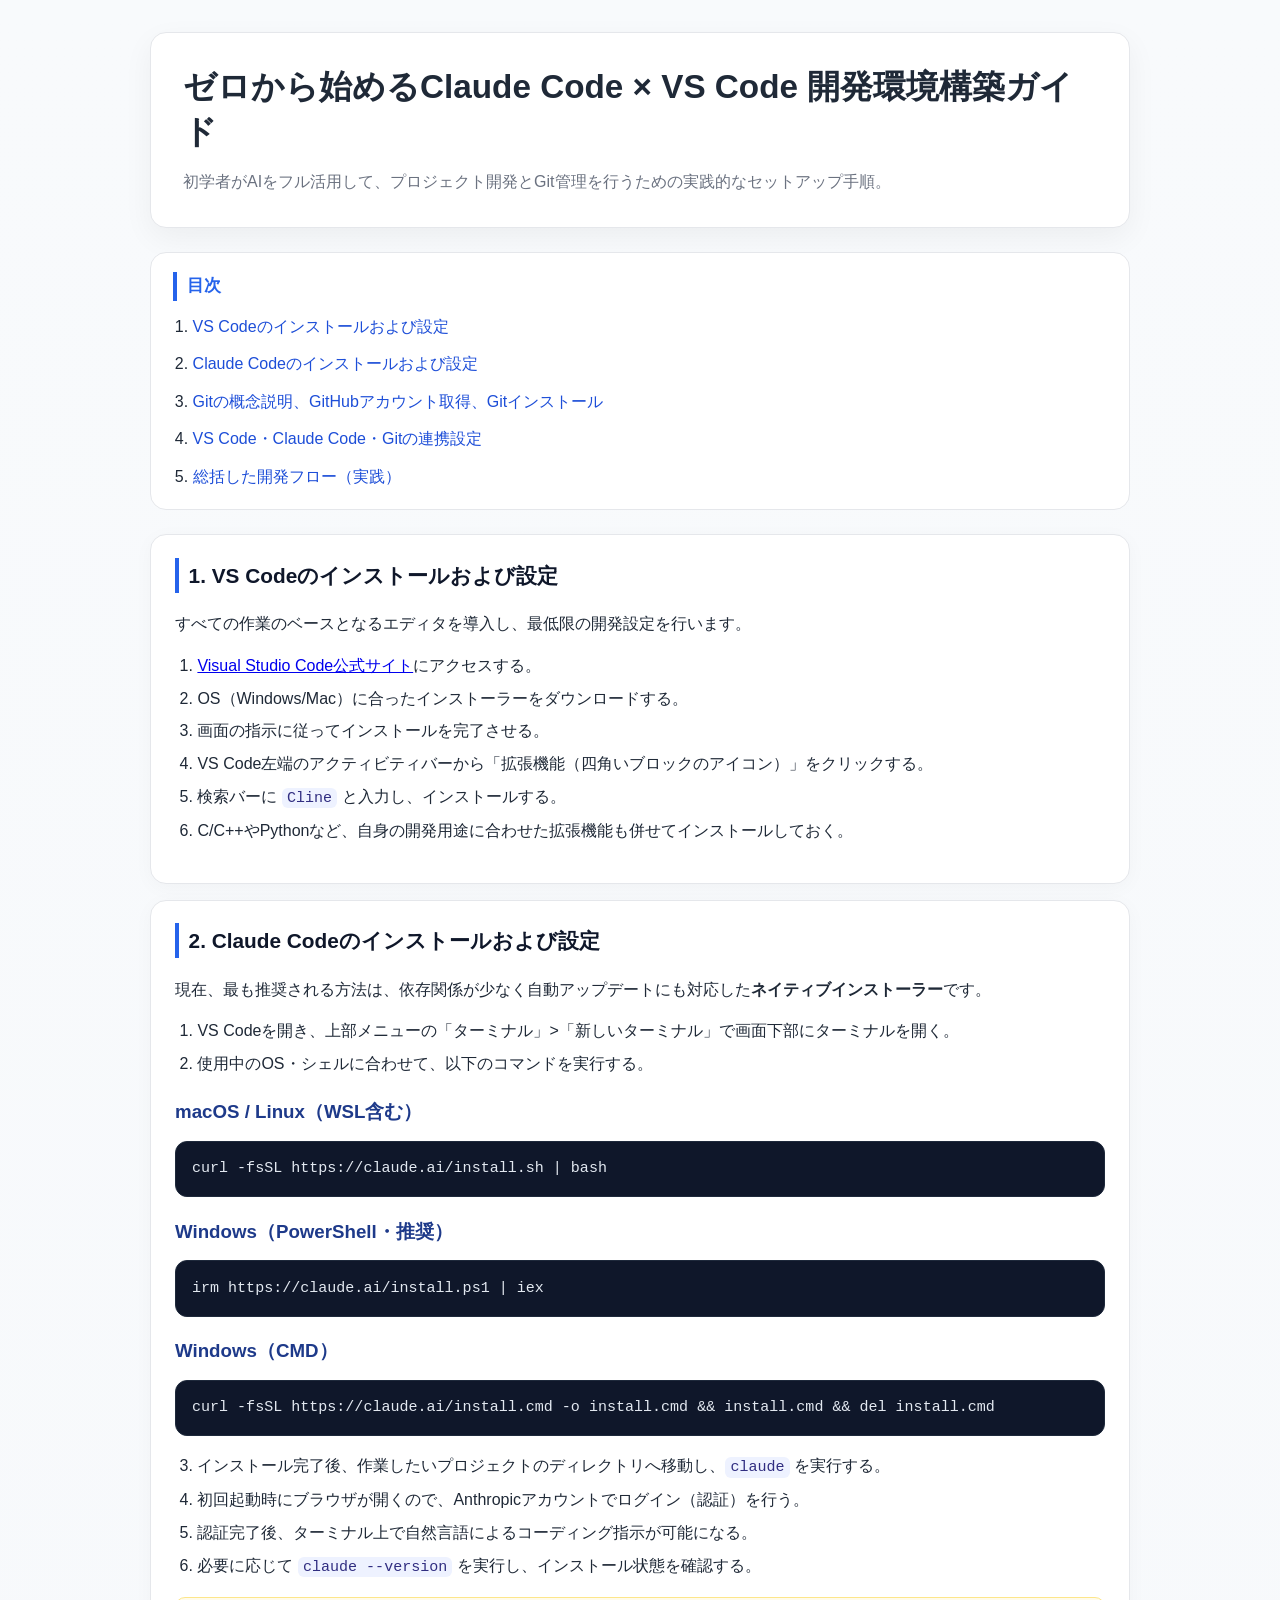
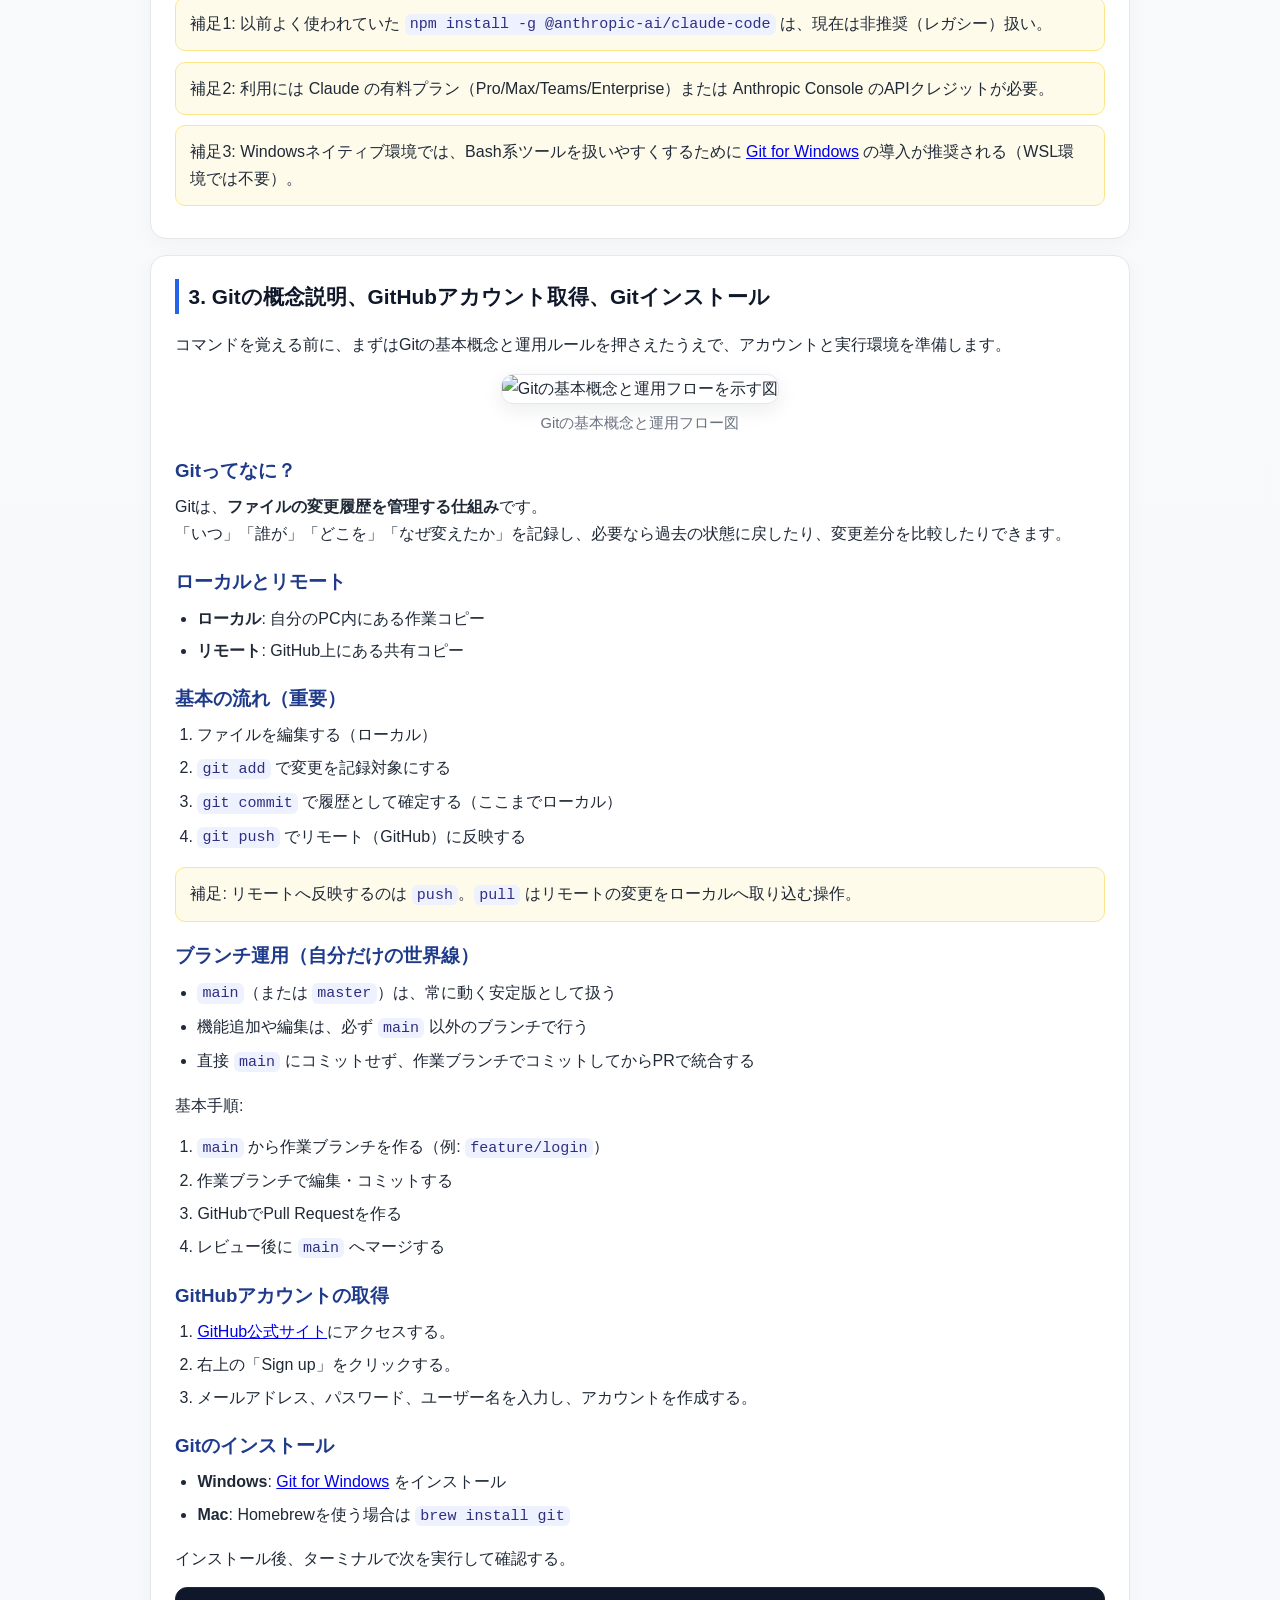
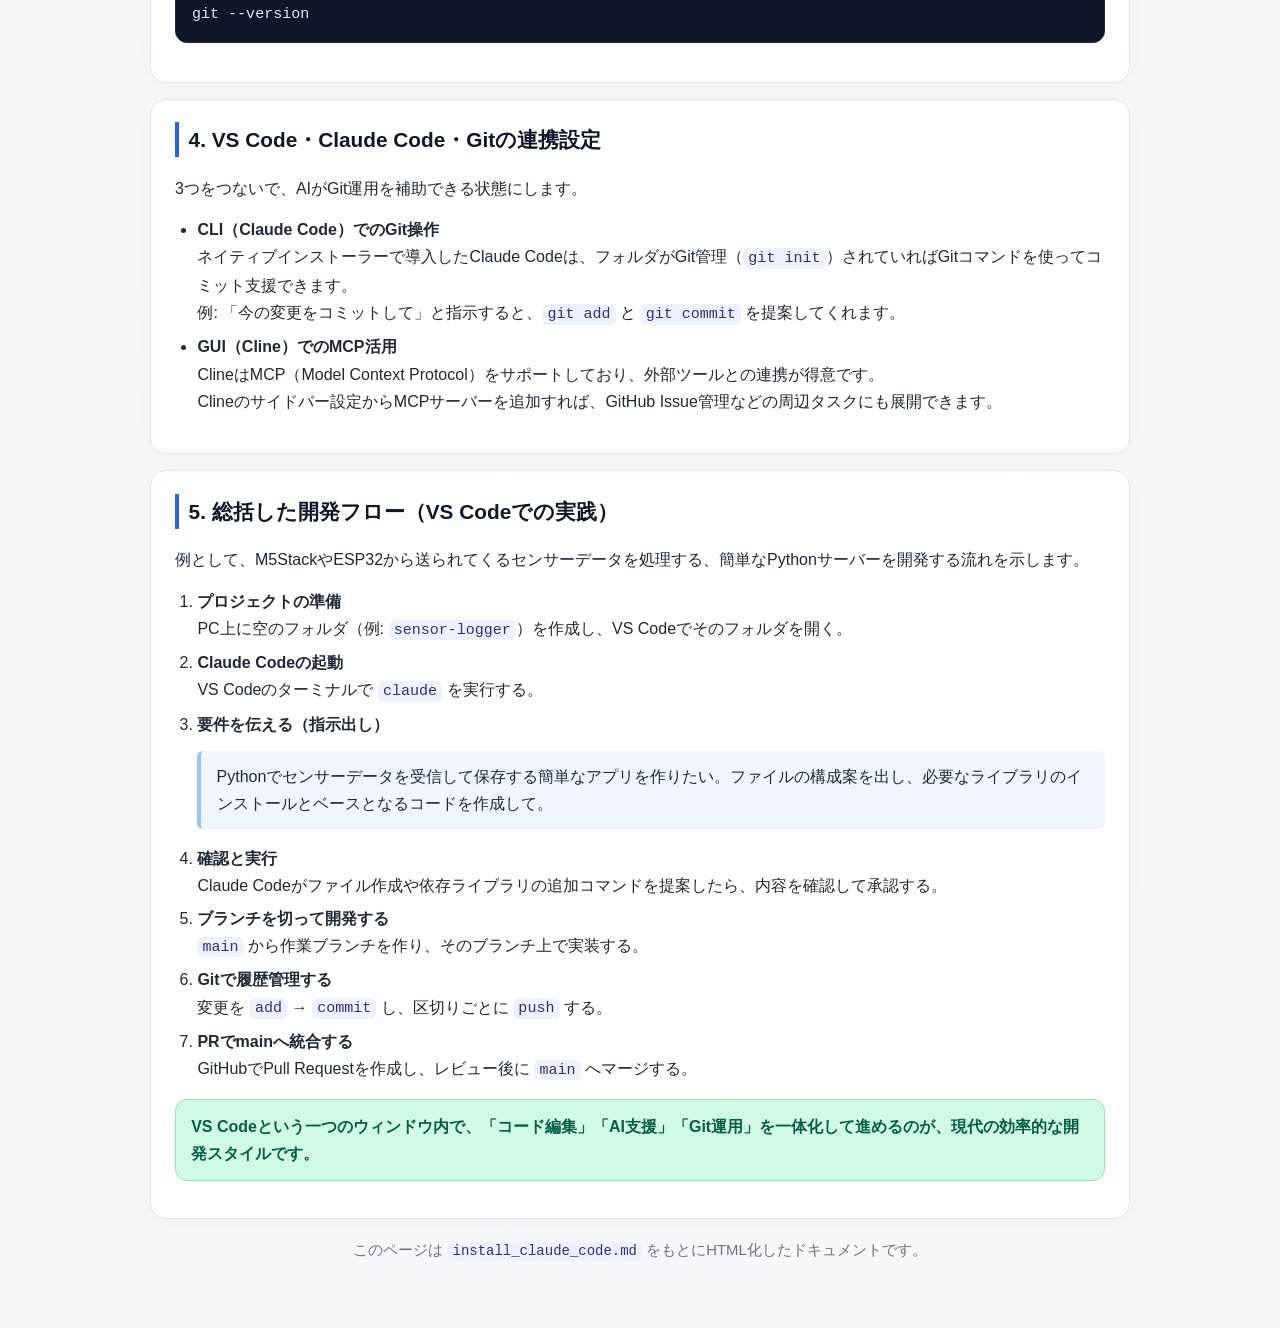
==== terackathon/install_claude_code.html @ d1b64669 "Initial site for GitHub Pages Made-with: Cursor" ====
<!DOCTYPE html>
<html lang="ja">
<head>
  <meta charset="UTF-8" />
  <meta name="viewport" content="width=device-width, initial-scale=1.0" />
  <title>ゼロから始めるClaude Code × VS Code 開発環境構築ガイド</title>
  <style>
    :root {
      --bg: #f6f8fb;
      --card: #ffffff;
      --text: #1f2937;
      --muted: #6b7280;
      --primary: #2563eb;
      --primary-soft: #dbeafe;
      --border: #e5e7eb;
      --code-bg: #0f172a;
      --code-text: #e2e8f0;
      --ok: #065f46;
      --ok-bg: #d1fae5;
    }

    * {
      box-sizing: border-box;
    }

    body {
      margin: 0;
      font-family: "Segoe UI", "Hiragino Kaku Gothic ProN", "Meiryo", sans-serif;
      color: var(--text);
      background: linear-gradient(180deg, #f8fafc 0%, var(--bg) 100%);
      line-height: 1.7;
    }

    .container {
      width: min(980px, calc(100% - 2rem));
      margin: 2rem auto 4rem;
    }

    header {
      background: var(--card);
      border: 1px solid var(--border);
      border-radius: 16px;
      padding: 2rem;
      box-shadow: 0 10px 30px rgba(2, 8, 23, 0.05);
      margin-bottom: 1.5rem;
    }

    h1 {
      margin: 0 0 0.8rem;
      font-size: clamp(1.5rem, 2.6vw, 2.1rem);
      line-height: 1.35;
    }

    .lead {
      margin: 0;
      color: var(--muted);
    }

    nav {
      background: var(--card);
      border: 1px solid var(--border);
      border-radius: 16px;
      padding: 1.2rem 1.4rem;
      margin-bottom: 1.5rem;
    }

    nav h2 {
      margin: 0 0 0.75rem;
      font-size: 1.05rem;
      color: var(--primary);
    }

    nav ol {
      margin: 0;
      padding-left: 1.2rem;
      display: grid;
      gap: 0.3rem;
    }

    nav a {
      text-decoration: none;
      color: #1d4ed8;
    }

    nav a:hover {
      text-decoration: underline;
    }

    section {
      background: var(--card);
      border: 1px solid var(--border);
      border-radius: 16px;
      padding: 1.4rem 1.5rem;
      margin-bottom: 1rem;
      box-shadow: 0 4px 20px rgba(15, 23, 42, 0.03);
    }

    h2 {
      margin-top: 0;
      font-size: 1.3rem;
      color: #0f172a;
      border-left: 4px solid var(--primary);
      padding-left: 0.6rem;
    }

    h3 {
      margin-bottom: 0.4rem;
      color: #1e3a8a;
    }

    p {
      margin: 0.4rem 0 0.9rem;
    }

    ul, ol {
      margin-top: 0.2rem;
      margin-bottom: 1rem;
      padding-left: 1.4rem;
    }

    li + li {
      margin-top: 0.35rem;
    }

    code {
      font-family: "Cascadia Code", "Consolas", "Courier New", monospace;
      background: #eef2ff;
      color: #312e81;
      padding: 0.08rem 0.32rem;
      border-radius: 6px;
      font-size: 0.94em;
    }

    pre {
      margin: 0.8rem 0 1rem;
      background: var(--code-bg);
      color: var(--code-text);
      border-radius: 12px;
      padding: 0.9rem 1rem;
      overflow-x: auto;
      border: 1px solid #1e293b;
    }

    pre code {
      background: transparent;
      color: inherit;
      padding: 0;
      border-radius: 0;
    }

    .note {
      background: #fffbeb;
      border: 1px solid #fde68a;
      border-radius: 10px;
      padding: 0.75rem 0.9rem;
      margin: 0.65rem 0;
    }

    .success {
      background: var(--ok-bg);
      color: var(--ok);
      border: 1px solid #86efac;
      border-radius: 12px;
      padding: 0.8rem 0.95rem;
      font-weight: 600;
    }

    blockquote {
      margin: 0.8rem 0 1rem;
      padding: 0.75rem 0.95rem;
      border-left: 4px solid #93c5fd;
      background: #eff6ff;
      border-radius: 6px;
    }

    .diagram {
      margin: 1rem 0 1.2rem;
      text-align: center;
    }

    .diagram img {
      width: 100%;
      max-width: 860px;
      height: auto;
      border: 1px solid var(--border);
      border-radius: 12px;
      box-shadow: 0 6px 20px rgba(15, 23, 42, 0.08);
      background: #fff;
    }

    .diagram figcaption {
      margin-top: 0.45rem;
      color: var(--muted);
      font-size: 0.92rem;
    }

    footer {
      color: var(--muted);
      text-align: center;
      font-size: 0.93rem;
      margin-top: 1.2rem;
    }
  </style>
</head>
<body>
  <div class="container">
    <header>
      <h1>ゼロから始めるClaude Code × VS Code 開発環境構築ガイド</h1>
      <p class="lead">初学者がAIをフル活用して、プロジェクト開発とGit管理を行うための実践的なセットアップ手順。</p>
    </header>

    <nav>
      <h2>目次</h2>
      <ol>
        <li><a href="#sec1">VS Codeのインストールおよび設定</a></li>
        <li><a href="#sec2">Claude Codeのインストールおよび設定</a></li>
        <li><a href="#sec3">Gitの概念説明、GitHubアカウント取得、Gitインストール</a></li>
        <li><a href="#sec4">VS Code・Claude Code・Gitの連携設定</a></li>
        <li><a href="#sec5">総括した開発フロー（実践）</a></li>
      </ol>
    </nav>

    <section id="sec1">
      <h2>1. VS Codeのインストールおよび設定</h2>
      <p>すべての作業のベースとなるエディタを導入し、最低限の開発設定を行います。</p>
      <ol>
        <li><a href="https://code.visualstudio.com/" target="_blank" rel="noopener noreferrer">Visual Studio Code公式サイト</a>にアクセスする。</li>
        <li>OS（Windows/Mac）に合ったインストーラーをダウンロードする。</li>
        <li>画面の指示に従ってインストールを完了させる。</li>
        <li>VS Code左端のアクティビティバーから「拡張機能（四角いブロックのアイコン）」をクリックする。</li>
        <li>検索バーに <code>Cline</code> と入力し、インストールする。</li>
        <li>C/C++やPythonなど、自身の開発用途に合わせた拡張機能も併せてインストールしておく。</li>
      </ol>
    </section>

    <section id="sec2">
      <h2>2. Claude Codeのインストールおよび設定</h2>
      <p>現在、最も推奨される方法は、依存関係が少なく自動アップデートにも対応した<strong>ネイティブインストーラー</strong>です。</p>
      <ol>
        <li>VS Codeを開き、上部メニューの「ターミナル」&gt;「新しいターミナル」で画面下部にターミナルを開く。</li>
        <li>使用中のOS・シェルに合わせて、以下のコマンドを実行する。</li>
      </ol>

      <h3>macOS / Linux（WSL含む）</h3>
      <pre><code>curl -fsSL https://claude.ai/install.sh | bash</code></pre>

      <h3>Windows（PowerShell・推奨）</h3>
      <pre><code>irm https://claude.ai/install.ps1 | iex</code></pre>

      <h3>Windows（CMD）</h3>
      <pre><code>curl -fsSL https://claude.ai/install.cmd -o install.cmd &amp;&amp; install.cmd &amp;&amp; del install.cmd</code></pre>

      <ol start="3">
        <li>インストール完了後、作業したいプロジェクトのディレクトリへ移動し、<code>claude</code> を実行する。</li>
        <li>初回起動時にブラウザが開くので、Anthropicアカウントでログイン（認証）を行う。</li>
        <li>認証完了後、ターミナル上で自然言語によるコーディング指示が可能になる。</li>
        <li>必要に応じて <code>claude --version</code> を実行し、インストール状態を確認する。</li>
      </ol>

      <div class="note">補足1: 以前よく使われていた <code>npm install -g @anthropic-ai/claude-code</code> は、現在は非推奨（レガシー）扱い。</div>
      <div class="note">補足2: 利用には Claude の有料プラン（Pro/Max/Teams/Enterprise）または Anthropic Console のAPIクレジットが必要。</div>
      <div class="note">補足3: Windowsネイティブ環境では、Bash系ツールを扱いやすくするために <a href="https://gitforwindows.org/" target="_blank" rel="noopener noreferrer">Git for Windows</a> の導入が推奨される（WSL環境では不要）。</div>
    </section>

    <section id="sec3">
      <h2>3. Gitの概念説明、GitHubアカウント取得、Gitインストール</h2>
      <p>コマンドを覚える前に、まずはGitの基本概念と運用ルールを押さえたうえで、アカウントと実行環境を準備します。</p>
      <figure class="diagram">
        <img src="git_diagram.png" alt="Gitの基本概念と運用フローを示す図" />
        <figcaption>Gitの基本概念と運用フロー図</figcaption>
      </figure>

      <h3>Gitってなに？</h3>
      <p>Gitは、<strong>ファイルの変更履歴を管理する仕組み</strong>です。<br>
      「いつ」「誰が」「どこを」「なぜ変えたか」を記録し、必要なら過去の状態に戻したり、変更差分を比較したりできます。</p>

      <h3>ローカルとリモート</h3>
      <ul>
        <li><strong>ローカル</strong>: 自分のPC内にある作業コピー</li>
        <li><strong>リモート</strong>: GitHub上にある共有コピー</li>
      </ul>

      <h3>基本の流れ（重要）</h3>
      <ol>
        <li>ファイルを編集する（ローカル）</li>
        <li><code>git add</code> で変更を記録対象にする</li>
        <li><code>git commit</code> で履歴として確定する（ここまでローカル）</li>
        <li><code>git push</code> でリモート（GitHub）に反映する</li>
      </ol>
      <div class="note">補足: リモートへ反映するのは <code>push</code>。<code>pull</code> はリモートの変更をローカルへ取り込む操作。</div>

      <h3>ブランチ運用（自分だけの世界線）</h3>
      <ul>
        <li><code>main</code>（または <code>master</code>）は、常に動く安定版として扱う</li>
        <li>機能追加や編集は、必ず <code>main</code> 以外のブランチで行う</li>
        <li>直接 <code>main</code> にコミットせず、作業ブランチでコミットしてからPRで統合する</li>
      </ul>
      <p>基本手順:</p>
      <ol>
        <li><code>main</code> から作業ブランチを作る（例: <code>feature/login</code>）</li>
        <li>作業ブランチで編集・コミットする</li>
        <li>GitHubでPull Requestを作る</li>
        <li>レビュー後に <code>main</code> へマージする</li>
      </ol>

      <h3>GitHubアカウントの取得</h3>
      <ol>
        <li><a href="https://github.com/" target="_blank" rel="noopener noreferrer">GitHub公式サイト</a>にアクセスする。</li>
        <li>右上の「Sign up」をクリックする。</li>
        <li>メールアドレス、パスワード、ユーザー名を入力し、アカウントを作成する。</li>
      </ol>

      <h3>Gitのインストール</h3>
      <ul>
        <li><strong>Windows</strong>: <a href="https://gitforwindows.org/" target="_blank" rel="noopener noreferrer">Git for Windows</a> をインストール</li>
        <li><strong>Mac</strong>: Homebrewを使う場合は <code>brew install git</code></li>
      </ul>
      <p>インストール後、ターミナルで次を実行して確認する。</p>
      <pre><code>git --version</code></pre>
    </section>

    <section id="sec4">
      <h2>4. VS Code・Claude Code・Gitの連携設定</h2>
      <p>3つをつないで、AIがGit運用を補助できる状態にします。</p>
      <ul>
        <li>
          <strong>CLI（Claude Code）でのGit操作</strong><br>
          ネイティブインストーラーで導入したClaude Codeは、フォルダがGit管理（<code>git init</code>）されていればGitコマンドを使ってコミット支援できます。<br>
          例: 「今の変更をコミットして」と指示すると、<code>git add</code> と <code>git commit</code> を提案してくれます。
        </li>
        <li>
          <strong>GUI（Cline）でのMCP活用</strong><br>
          ClineはMCP（Model Context Protocol）をサポートしており、外部ツールとの連携が得意です。<br>
          Clineのサイドバー設定からMCPサーバーを追加すれば、GitHub Issue管理などの周辺タスクにも展開できます。
        </li>
      </ul>
    </section>

    <section id="sec5">
      <h2>5. 総括した開発フロー（VS Codeでの実践）</h2>
      <p>例として、M5StackやESP32から送られてくるセンサーデータを処理する、簡単なPythonサーバーを開発する流れを示します。</p>
      <ol>
        <li><strong>プロジェクトの準備</strong><br>PC上に空のフォルダ（例: <code>sensor-logger</code>）を作成し、VS Codeでそのフォルダを開く。</li>
        <li><strong>Claude Codeの起動</strong><br>VS Codeのターミナルで <code>claude</code> を実行する。</li>
        <li><strong>要件を伝える（指示出し）</strong>
          <blockquote>Pythonでセンサーデータを受信して保存する簡単なアプリを作りたい。ファイルの構成案を出し、必要なライブラリのインストールとベースとなるコードを作成して。</blockquote>
        </li>
        <li><strong>確認と実行</strong><br>Claude Codeがファイル作成や依存ライブラリの追加コマンドを提案したら、内容を確認して承認する。</li>
        <li><strong>ブランチを切って開発する</strong><br><code>main</code> から作業ブランチを作り、そのブランチ上で実装する。</li>
        <li><strong>Gitで履歴管理する</strong><br>変更を <code>add</code> → <code>commit</code> し、区切りごとに <code>push</code> する。</li>
        <li><strong>PRでmainへ統合する</strong><br>GitHubでPull Requestを作成し、レビュー後に <code>main</code> へマージする。</li>
      </ol>

      <p class="success">VS Codeという一つのウィンドウ内で、「コード編集」「AI支援」「Git運用」を一体化して進めるのが、現代の効率的な開発スタイルです。</p>
    </section>

    <footer>
      このページは <code>install_claude_code.md</code> をもとにHTML化したドキュメントです。
    </footer>
  </div>
</body>
</html>
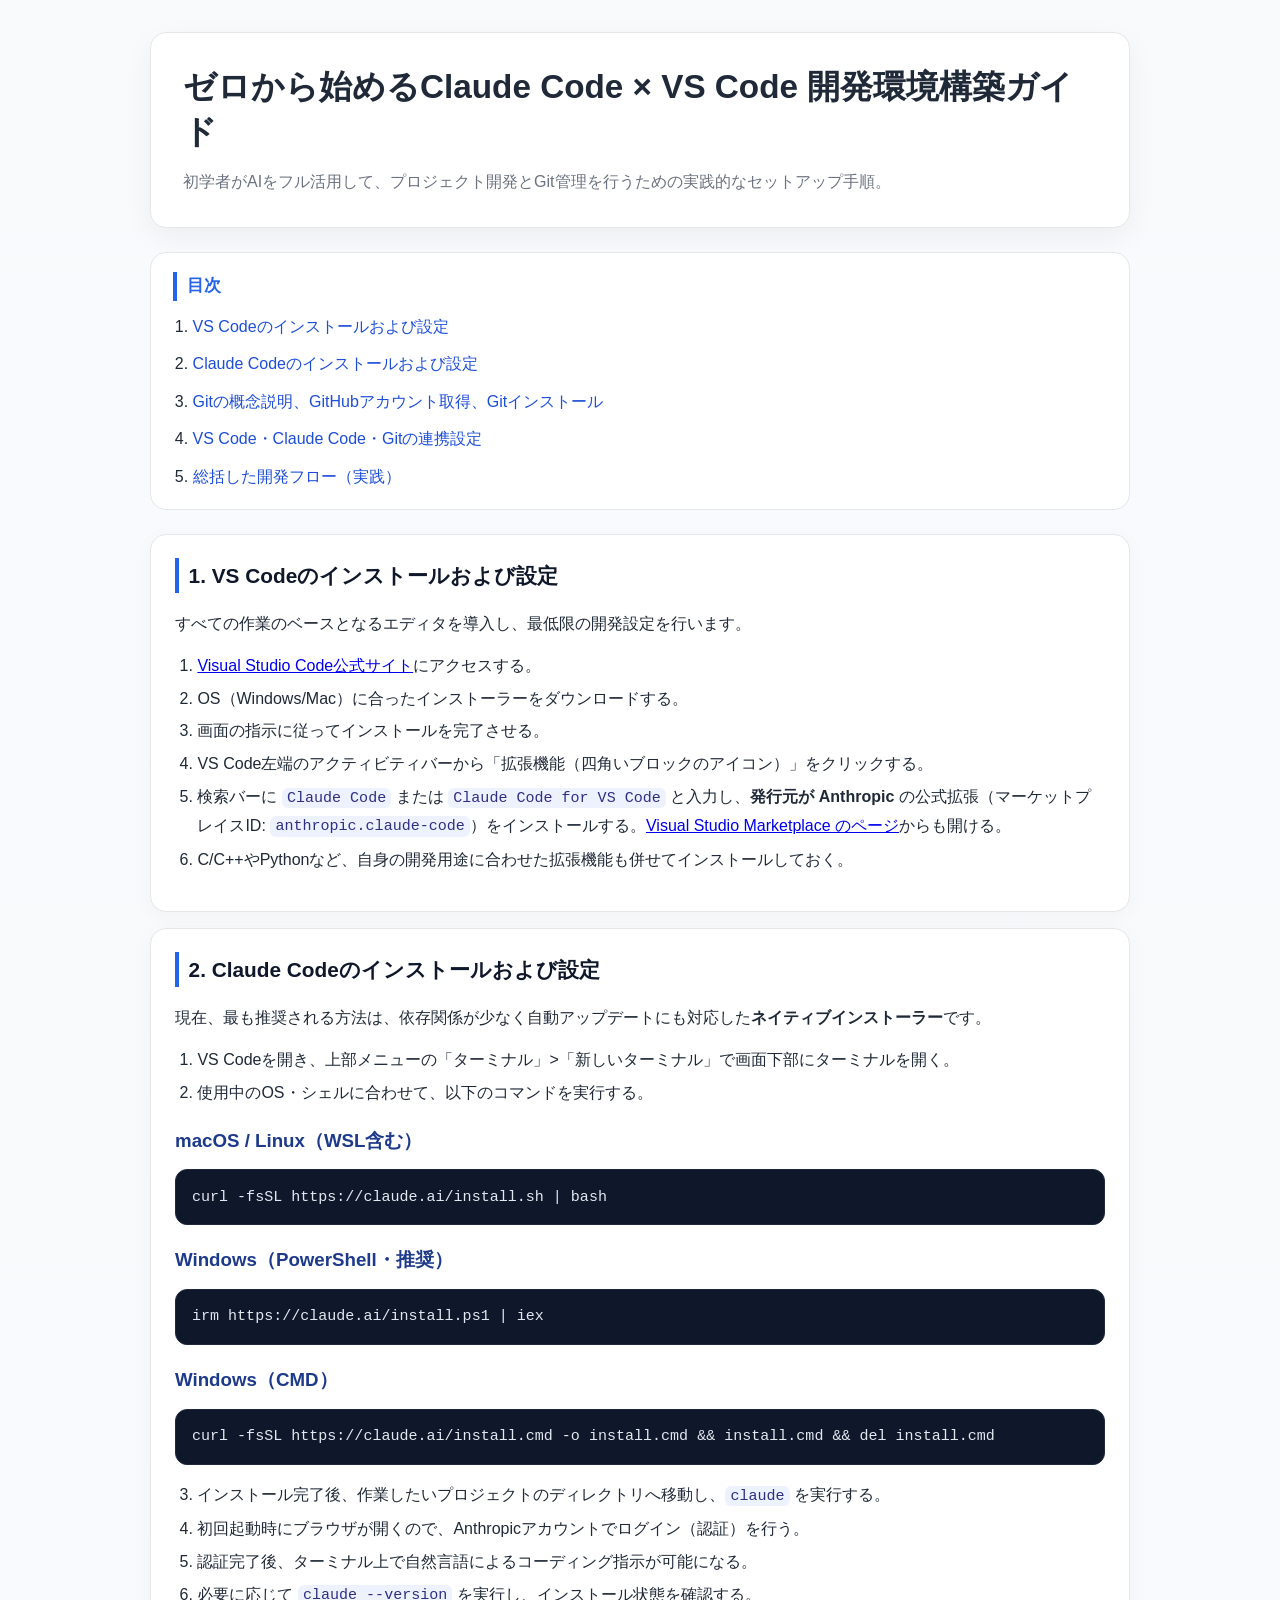
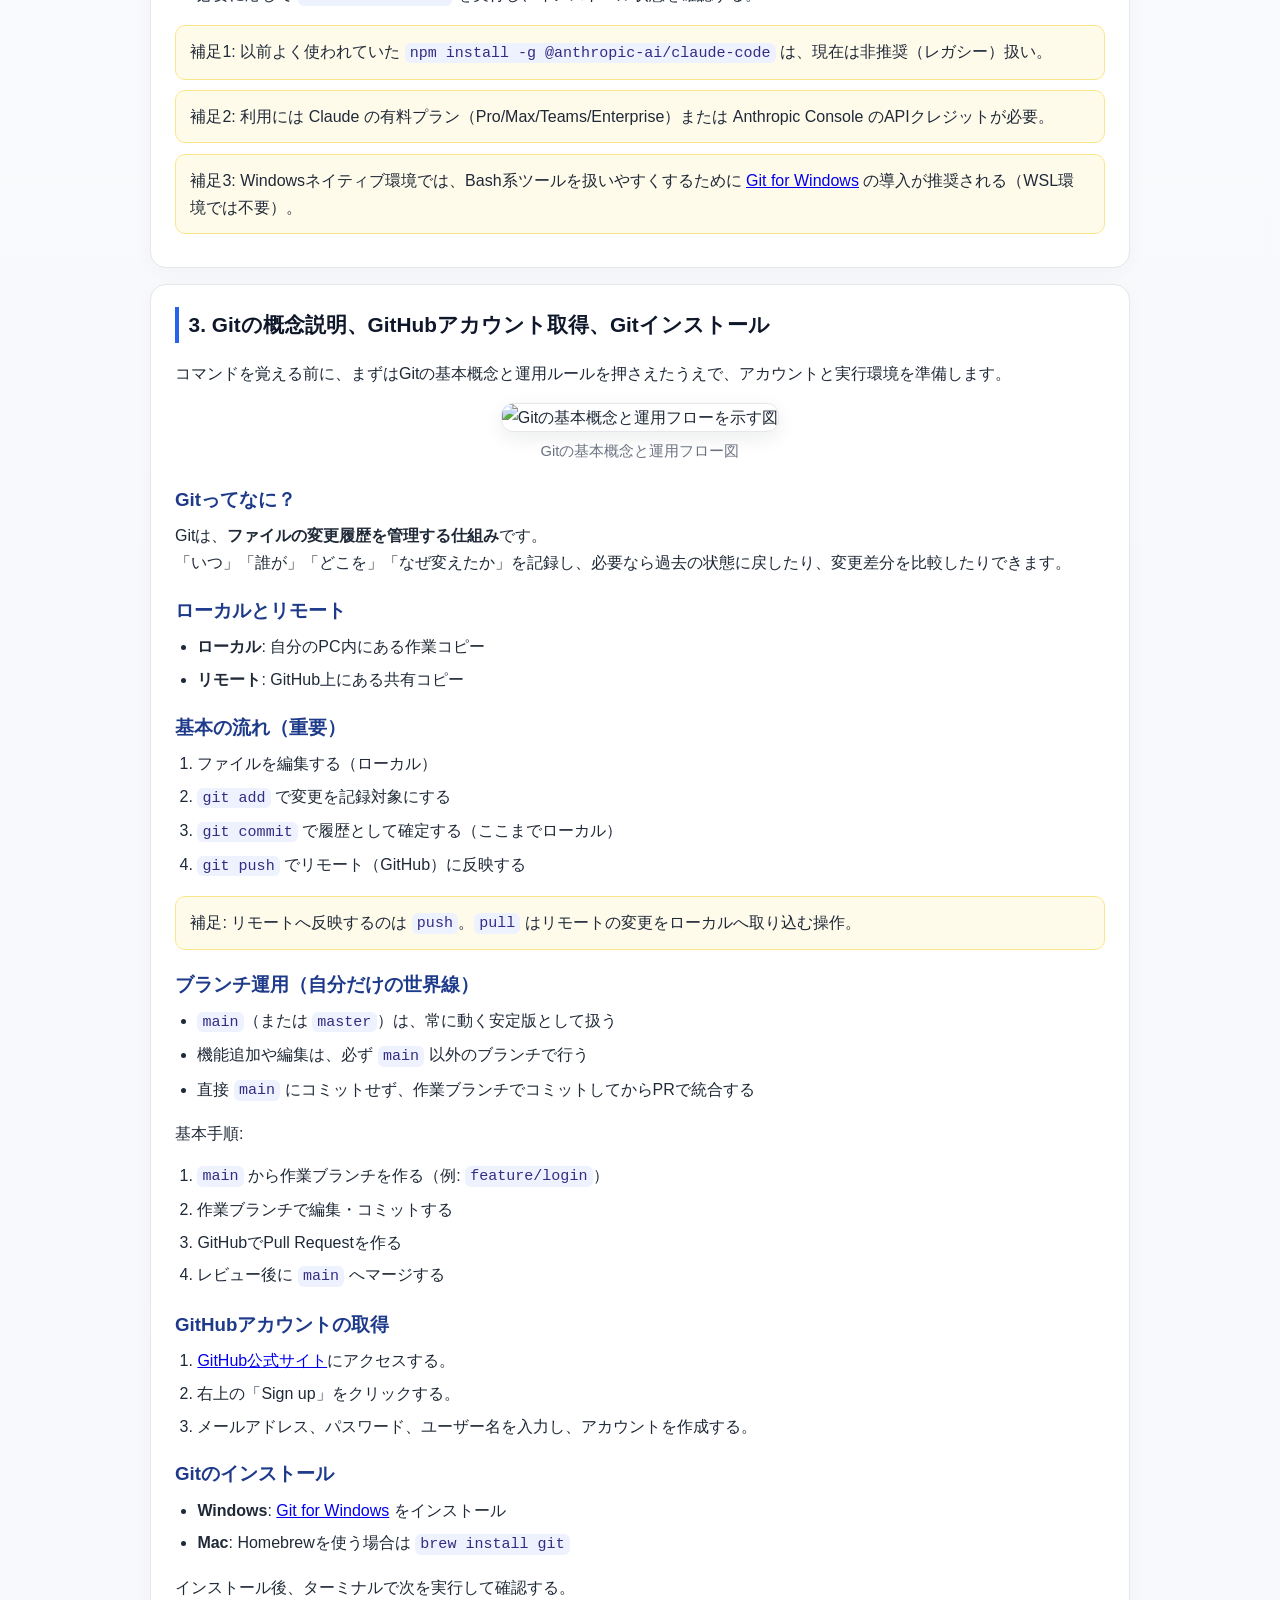
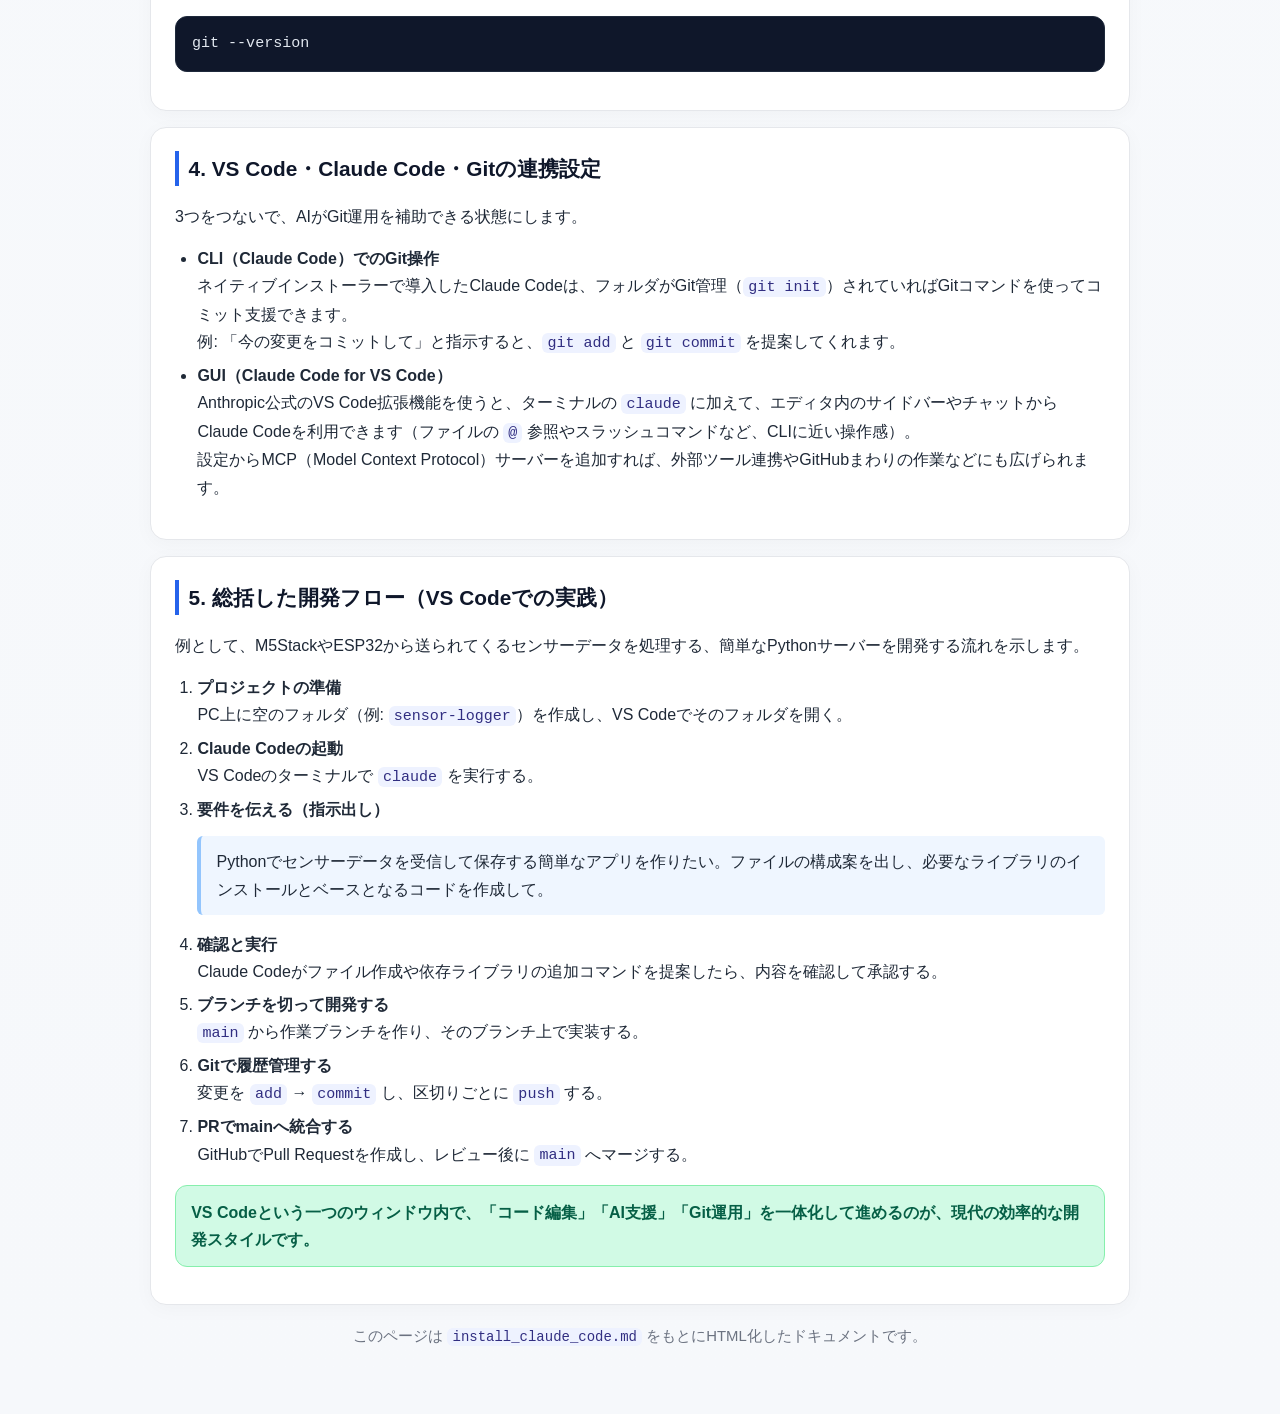
==== commit 072c8d67: "Update VS Code extension guidance to official Claude Code. This replaces outdated Cline references w" ====
--- a/terackathon/install_claude_code.html
+++ b/terackathon/install_claude_code.html
@@ -228,7 +228,7 @@
         <li>OS（Windows/Mac）に合ったインストーラーをダウンロードする。</li>
         <li>画面の指示に従ってインストールを完了させる。</li>
         <li>VS Code左端のアクティビティバーから「拡張機能（四角いブロックのアイコン）」をクリックする。</li>
-        <li>検索バーに <code>Cline</code> と入力し、インストールする。</li>
+        <li>検索バーに <code>Claude Code</code> または <code>Claude Code for VS Code</code> と入力し、<strong>発行元が Anthropic</strong> の公式拡張（マーケットプレイスID: <code>anthropic.claude-code</code>）をインストールする。<a href="https://marketplace.visualstudio.com/items?itemName=anthropic.claude-code" target="_blank" rel="noopener noreferrer">Visual Studio Marketplace のページ</a>からも開ける。</li>
         <li>C/C++やPythonなど、自身の開発用途に合わせた拡張機能も併せてインストールしておく。</li>
       </ol>
     </section>
@@ -329,9 +329,9 @@
           例: 「今の変更をコミットして」と指示すると、<code>git add</code> と <code>git commit</code> を提案してくれます。
         </li>
         <li>
-          <strong>GUI（Cline）でのMCP活用</strong><br>
-          ClineはMCP（Model Context Protocol）をサポートしており、外部ツールとの連携が得意です。<br>
-          Clineのサイドバー設定からMCPサーバーを追加すれば、GitHub Issue管理などの周辺タスクにも展開できます。
+          <strong>GUI（Claude Code for VS Code）</strong><br>
+          Anthropic公式のVS Code拡張機能を使うと、ターミナルの <code>claude</code> に加えて、エディタ内のサイドバーやチャットからClaude Codeを利用できます（ファイルの <code>@</code> 参照やスラッシュコマンドなど、CLIに近い操作感）。<br>
+          設定からMCP（Model Context Protocol）サーバーを追加すれば、外部ツール連携やGitHubまわりの作業などにも広げられます。
         </li>
       </ul>
     </section>
